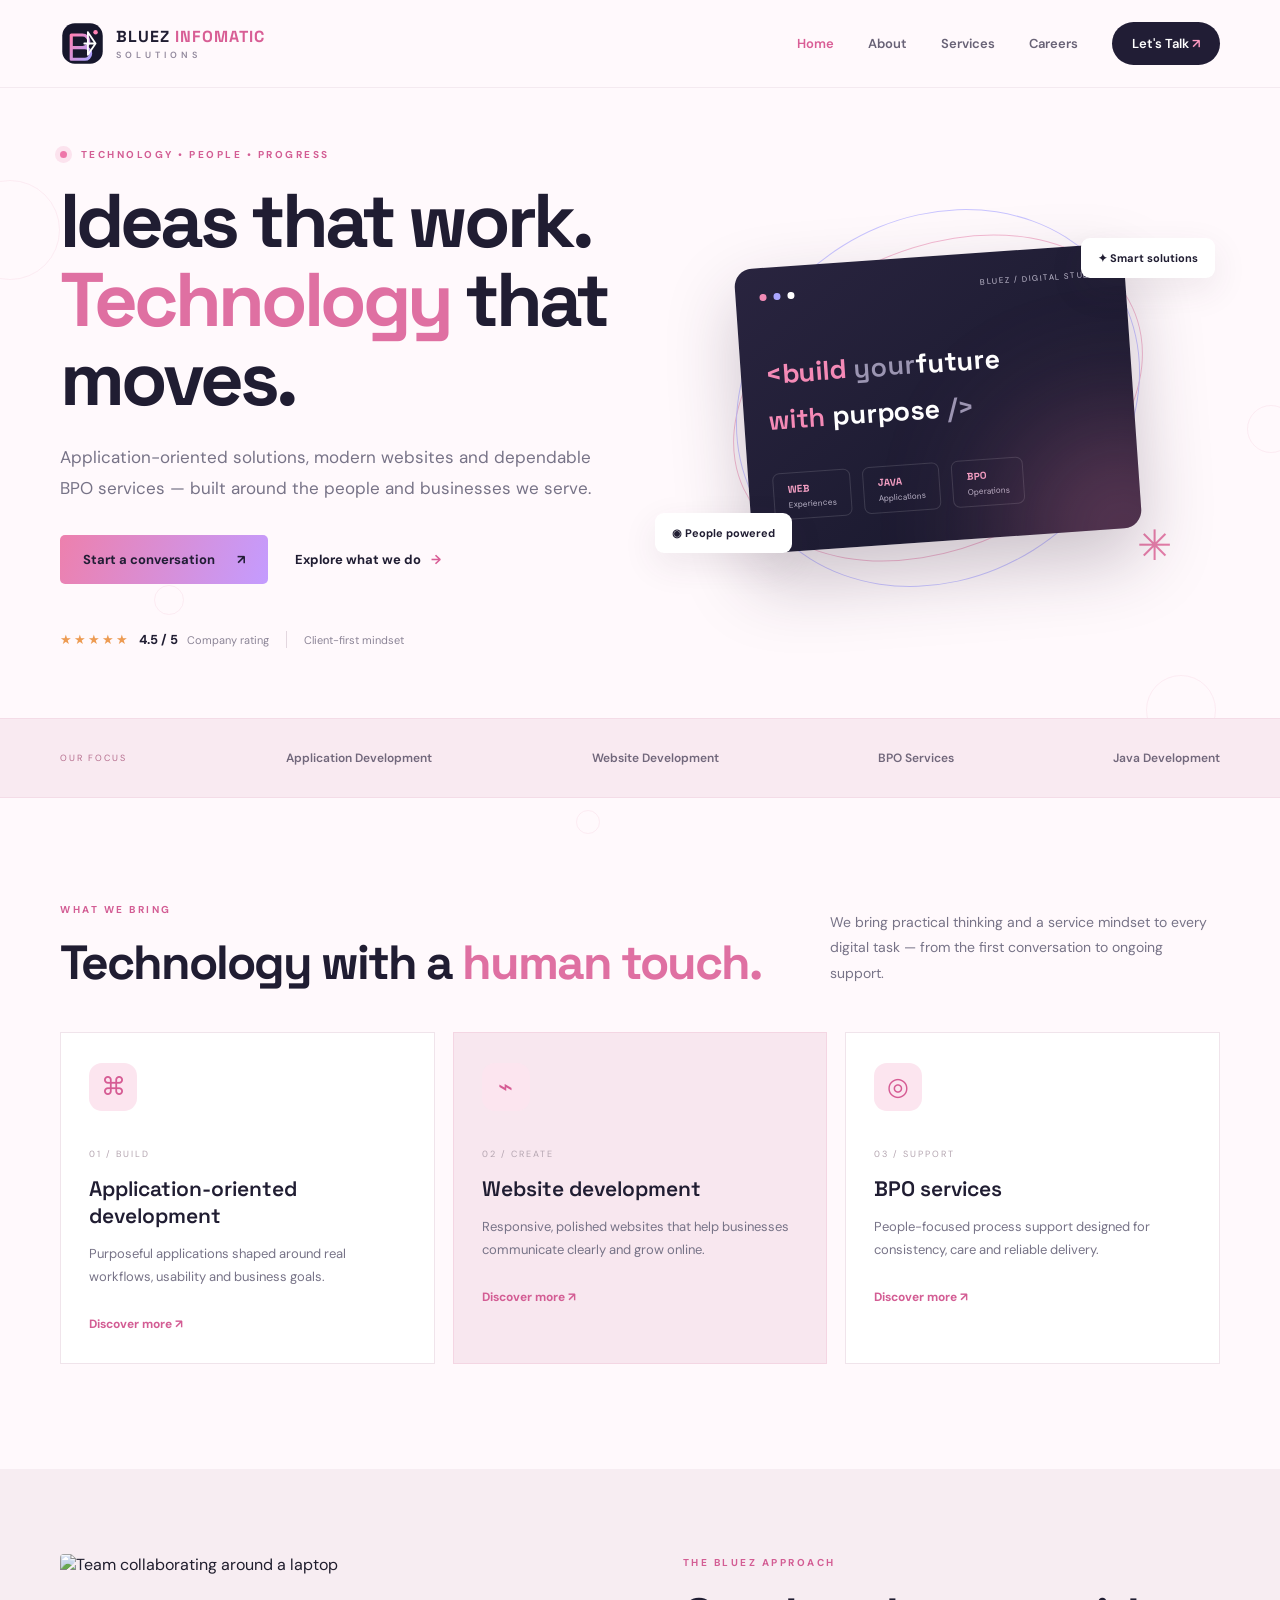
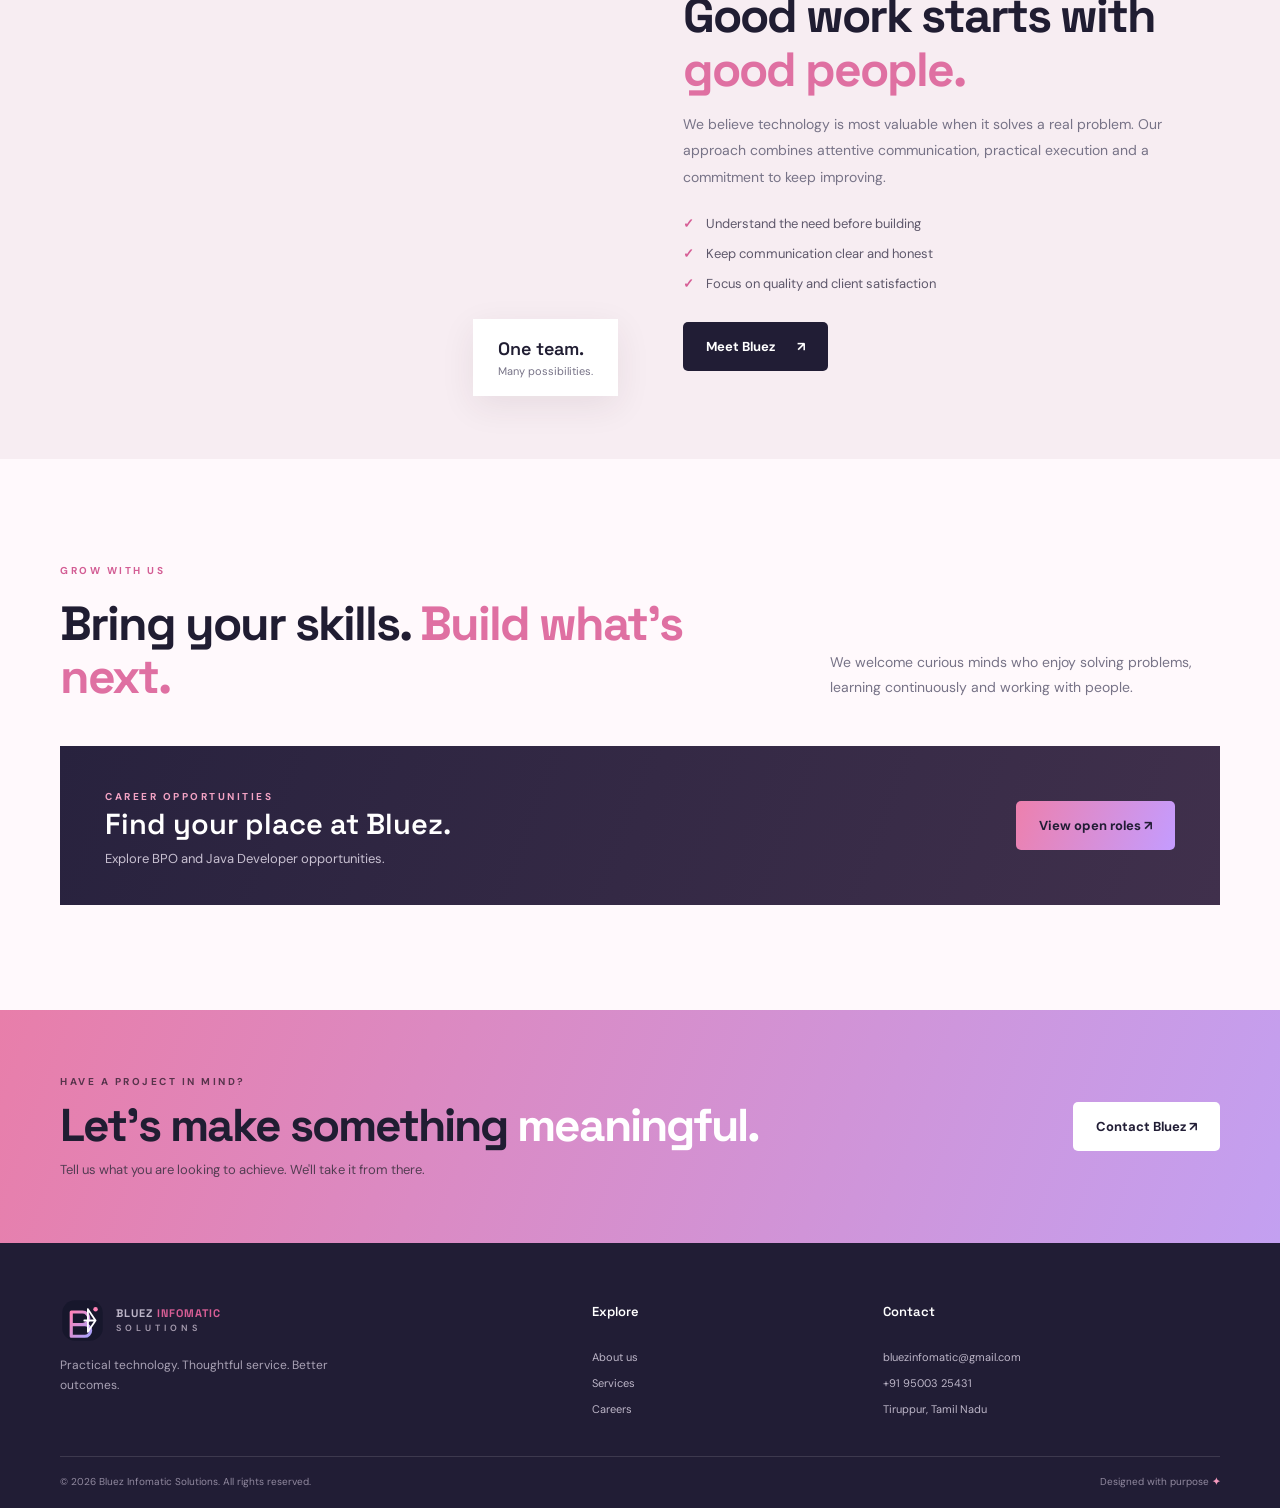
==== index.html @ 630585ae "Initial commit" ====
<!DOCTYPE html>
<html lang="en">
<head>
  <meta charset="UTF-8"><meta name="viewport" content="width=device-width, initial-scale=1.0">
  <meta name="description" content="Bluez Infomatic Solutions — application-oriented web development, Java solutions and BPO services in Tiruppur.">
  <title>Bluez Infomatic Solutions | Technology with a Human Touch</title>
  <link rel="icon" href="assets/logo.svg" type="image/svg+xml"><link rel="preconnect" href="https://fonts.googleapis.com">
  <link rel="preconnect" href="https://fonts.gstatic.com" crossorigin><link href="https://fonts.googleapis.com/css2?family=DM+Sans:wght@400;500;600;700&family=Space+Grotesk:wght@400;500;600;700&display=swap" rel="stylesheet">
  <link rel="stylesheet" href="style.css">
</head>
<body>
<div class="bubble-field" aria-hidden="true"><i></i><i></i><i></i><i></i><i></i><i></i></div>
<header class="site-header"><a class="brand" href="index.html"><img src="assets/logo.svg" alt="Bluez Infomatic Solutions logo"><span>BLUEZ <b>INFOMATIC</b><small>SOLUTIONS</small></span></a>
<button class="menu-toggle" aria-label="Open navigation" aria-expanded="false">☰</button>
<nav class="nav"><a class="active" href="index.html">Home</a><a href="about.html">About</a><a href="services.html">Services</a><a href="careers.html">Careers</a><a class="nav-cta" href="contact.html">Let's Talk <span>↗</span></a></nav></header>
<main>
<section class="hero wrap">
 <div class="hero-copy"><div class="eyebrow"><span class="pulse"></span> TECHNOLOGY • PEOPLE • PROGRESS</div>
 <h1>Ideas that work.<br><em>Technology</em> that moves.</h1>
 <p class="lead">Application-oriented solutions, modern websites and dependable BPO services — built around the people and businesses we serve.</p>
 <div class="hero-actions"><a class="btn btn-primary" href="contact.html">Start a conversation <span>↗</span></a><a class="text-link" href="services.html">Explore what we do <span>→</span></a></div>
 <div class="rating-row"><div class="stars">★★★★★</div><strong>4.5 / 5</strong><span>Company rating</span><i></i><span>Client-first mindset</span></div>
 </div>
 <div class="hero-art"><div class="orbit orbit-one"></div><div class="orbit orbit-two"></div><div class="tech-card"><div class="card-top"><span class="dot-pink"></span><span class="dot-blue"></span><span class="dot-white"></span><small>BLUEZ / DIGITAL STUDIO</small></div><div class="code-lines"><b>&lt;build</b> <span>your</span><b>future</b><br><span class="code-pink">with</span> <b>purpose</b> <span>/&gt;</span></div><div class="mini-grid"><div><strong>WEB</strong><small>Experiences</small></div><div><strong>JAVA</strong><small>Applications</small></div><div><strong>BPO</strong><small>Operations</small></div></div><div class="scan-line"></div></div><div class="float-chip chip-a">✦ Smart solutions</div><div class="float-chip chip-b">◉ People powered</div><div class="sparkle">✳</div></div>
</section>
<section class="trust-strip"><div class="wrap trust-inner"><span>OUR FOCUS</span><b>Application Development</b><b>Website Development</b><b>BPO Services</b><b>Java Development</b></div></section>
<section class="section wrap"><div class="section-heading"><div><div class="eyebrow">WHAT WE BRING</div><h2>Technology with a <em>human touch.</em></h2></div><p>We bring practical thinking and a service mindset to every digital task — from the first conversation to ongoing support.</p></div>
<div class="service-grid"><article class="service-card"><div class="icon-box">⌘</div><span class="card-number">01 / BUILD</span><h3>Application-oriented development</h3><p>Purposeful applications shaped around real workflows, usability and business goals.</p><a href="services.html">Discover more ↗</a></article>
<article class="service-card featured"><div class="icon-box">⌁</div><span class="card-number">02 / CREATE</span><h3>Website development</h3><p>Responsive, polished websites that help businesses communicate clearly and grow online.</p><a href="services.html">Discover more ↗</a></article>
<article class="service-card"><div class="icon-box">◎</div><span class="card-number">03 / SUPPORT</span><h3>BPO services</h3><p>People-focused process support designed for consistency, care and reliable delivery.</p><a href="services.html">Discover more ↗</a></article></div></section>
<section class="split-section"><div class="wrap split"><div class="split-image"><img src="https://images.unsplash.com/photo-1521737711867-e3b97375f902?auto=format&fit=crop&w=1000&q=85" alt="Team collaborating around a laptop"><div class="image-note"><b>One team.</b><span>Many possibilities.</span></div></div><div class="split-copy"><div class="eyebrow">THE BLUEZ APPROACH</div><h2>Good work starts with <em>good people.</em></h2><p>We believe technology is most valuable when it solves a real problem. Our approach combines attentive communication, practical execution and a commitment to keep improving.</p><ul class="check-list"><li>Understand the need before building</li><li>Keep communication clear and honest</li><li>Focus on quality and client satisfaction</li></ul><a class="btn btn-dark" href="about.html">Meet Bluez <span>↗</span></a></div></div></section>
<section class="section wrap"><div class="section-heading"><div><div class="eyebrow">GROW WITH US</div><h2>Bring your skills. <em>Build what's next.</em></h2></div><p>We welcome curious minds who enjoy solving problems, learning continuously and working with people.</p></div><div class="career-banner"><div><span class="eyebrow">CAREER OPPORTUNITIES</span><h3>Find your place at Bluez.</h3><p>Explore BPO and Java Developer opportunities.</p></div><a class="btn btn-primary" href="careers.html">View open roles ↗</a></div></section>
<section class="cta-section"><div class="wrap cta-inner"><div><div class="eyebrow">HAVE A PROJECT IN MIND?</div><h2>Let's make something <em>meaningful.</em></h2><p>Tell us what you are looking to achieve. We'll take it from there.</p></div><a class="btn btn-light" href="contact.html">Contact Bluez ↗</a></div></section>
</main>
<footer class="footer"><div class="wrap footer-grid"><div><a class="brand brand-footer" href="index.html"><img src="assets/logo.svg" alt=""><span>BLUEZ <b>INFOMATIC</b><small>SOLUTIONS</small></span></a><p>Practical technology. Thoughtful service. Better outcomes.</p></div><div><h4>Explore</h4><a href="about.html">About us</a><a href="services.html">Services</a><a href="careers.html">Careers</a></div><div><h4>Contact</h4><a href="mailto:bluezinfomatic@gmail.com">bluezinfomatic@gmail.com</a><a href="tel:+919500325431">+91 95003 25431</a><span>Tiruppur, Tamil Nadu</span></div></div><div class="wrap footer-bottom"><span>© <span id="year"></span> Bluez Infomatic Solutions. All rights reserved.</span><span>Designed with purpose <b>✦</b></span></div></footer>
<script src="script.js"></script></body></html>
---- style.css ----
:root{--ink:#201d32;--muted:#777387;--pink:#f27eae;--pink2:#ffd4e5;--lav:#a9a4ff;--cream:#fff9fc;--line:#f0e4eb;--dark:#211d35;--font:'DM Sans',sans-serif;--display:'Space Grotesk',sans-serif}*{box-sizing:border-box}html{scroll-behavior:smooth}body{margin:0;background:var(--cream);color:var(--ink);font-family:var(--font);overflow-x:hidden}a{color:inherit;text-decoration:none}.wrap{width:min(1160px,calc(100% - 48px));margin:auto}.site-header{height:88px;display:flex;align-items:center;justify-content:space-between;padding:0 max(24px,calc((100% - 1160px)/2));position:relative;z-index:10;background:rgba(255,249,252,.88);backdrop-filter:blur(14px);border-bottom:1px solid rgba(240,228,235,.7)}.brand{display:flex;align-items:center;gap:11px;font:700 16px var(--display);letter-spacing:1px}.brand img{width:45px;height:45px}.brand b{color:#d85e95}.brand small{display:block;font:600 9px var(--font);letter-spacing:4px;color:#92899d;margin-top:2px}.nav{display:flex;align-items:center;gap:34px;font-size:13px;font-weight:600;color:#686276}.nav a{transition:.25s}.nav a:hover,.nav a.active{color:#d95e96}.nav-cta{padding:13px 20px;border-radius:30px;background:var(--dark);color:#fff!important}.nav-cta span{color:#ff9dc3}.menu-toggle{display:none;border:0;background:none;font-size:26px;color:var(--ink)}.hero{min-height:630px;display:grid;grid-template-columns:1fr 1fr;align-items:center;gap:30px;padding-top:55px;padding-bottom:65px}.eyebrow{font:700 10px var(--font);letter-spacing:2.5px;color:#d35d94;margin-bottom:20px}.pulse{display:inline-block;width:7px;height:7px;background:#ee76a9;border-radius:50%;margin-right:9px;box-shadow:0 0 0 5px #fce3ee}.hero h1,.page-hero h1{font:700 clamp(48px,6vw,76px)/1.04 var(--display);letter-spacing:-4px;margin:0 0 24px}.hero h1 em,.page-hero h1 em,h2 em{font-style:normal;color:#df70a2}.lead{font-size:17px;line-height:1.8;color:var(--muted);max-width:540px}.hero-actions{display:flex;align-items:center;gap:27px;margin-top:32px}.btn{display:inline-flex;align-items:center;justify-content:center;gap:22px;padding:16px 23px;border:0;border-radius:5px;font:700 13px var(--font);cursor:pointer;transition:transform .25s,box-shadow .25s}.btn:hover{transform:translateY(-3px);box-shadow:0 12px 24px #32223a20}.btn-primary{background:linear-gradient(110deg,#ed80ad,#c49cff);color:#211d35}.btn-dark{background:var(--dark);color:#fff}.btn-light{background:#fff;color:var(--dark)}.text-link{font-size:13px;font-weight:700}.text-link span{color:#d95e96;margin-left:7px}.rating-row{display:flex;align-items:center;gap:9px;margin-top:47px;font-size:11px;color:#8b8496}.rating-row strong{color:var(--ink);font-size:13px}.rating-row i{height:17px;width:1px;background:#e3d7df;margin:0 8px}.stars{letter-spacing:2px;color:#ed9b52;font-size:13px}.hero-art{height:440px;position:relative;display:grid;place-items:center}.orbit{position:absolute;border:1px solid #f3b9d1;border-radius:50%;transform:rotate(-25deg)}.orbit-one{width:430px;height:300px}.orbit-two{width:360px;height:420px;transform:rotate(58deg);border-color:#c9c4ff}.tech-card{width:min(390px,90%);height:285px;background:linear-gradient(145deg,#29243f,#17172b);border-radius:18px;padding:24px;position:relative;z-index:2;box-shadow:0 30px 70px #33253b40;overflow:hidden;transform:rotate(-4deg)}.tech-card:after{content:"";position:absolute;width:200px;height:200px;right:-80px;bottom:-100px;border-radius:50%;background:#e77ba9;filter:blur(75px);opacity:.45}.card-top{display:flex;align-items:center;gap:7px;color:#c4bfd2}.card-top small{margin-left:auto;font-size:8px;letter-spacing:1.5px}.dot-pink,.dot-blue,.dot-white{width:7px;height:7px;border-radius:50%;background:#f18ab5}.dot-blue{background:#aaa5ff}.dot-white{background:#fff}.code-lines{font:600 27px/1.7 var(--display);color:#fff;margin:50px 0 30px}.code-lines span{color:#9b95b2}.code-lines b:first-child{color:#f48ab6}.code-pink{color:#f48ab6!important}.mini-grid{display:flex;gap:12px}.mini-grid div{border:1px solid #ffffff22;border-radius:7px;padding:9px 14px;display:flex;flex-direction:column;gap:4px}.mini-grid strong{font:700 10px var(--display);color:#f5a0c4}.mini-grid small{font-size:8px;color:#bdb7cb}.float-chip{position:absolute;z-index:3;background:#fff;padding:13px 17px;border-radius:9px;box-shadow:0 12px 35px #47354a18;font-size:11px;font-weight:700}.chip-a{top:60px;right:5px}.chip-b{bottom:65px;left:0}.sparkle{position:absolute;right:48px;bottom:45px;font-size:42px;color:#e77eaa;animation:spin 15s linear infinite}.trust-strip{background:#f9eaf1;border-top:1px solid #f4dce7;border-bottom:1px solid #f4dce7}.trust-inner{min-height:78px;display:flex;align-items:center;justify-content:space-between;gap:18px;font-size:12px}.trust-inner span{font-size:9px;letter-spacing:2px;color:#b56d8d}.trust-inner b{font-weight:600;color:#71677b}.section{padding-top:105px;padding-bottom:105px}.section-heading{display:flex;justify-content:space-between;align-items:end;gap:50px;margin-bottom:42px}.section-heading h2,.split-copy h2,.about-intro h2,.values-section h2,.contact-info h2{font:700 clamp(32px,4vw,48px)/1.12 var(--display);letter-spacing:-2px;margin:0}.section-heading>p{max-width:390px;color:var(--muted);font-size:14px;line-height:1.8;margin:0 0 4px}.service-grid{display:grid;grid-template-columns:repeat(3,1fr);gap:18px}.service-card{background:#fff;border:1px solid var(--line);padding:30px 28px;min-height:300px;position:relative;transition:.3s}.service-card:hover,.detail-card:hover,.job-card:hover{transform:translateY(-6px);box-shadow:0 20px 45px #35243b0d}.service-card.featured{background:#f8e7ef;border-color:#f4d6e3}.icon-box,.detail-icon{width:48px;height:48px;border-radius:13px;background:#fce5ef;color:#d65c94;display:grid;place-items:center;font-size:25px;margin-bottom:30px}.card-number{font-size:9px;letter-spacing:2px;color:#b4a5b0}.service-card h3{font:600 21px var(--display);margin:13px 0}.service-card p,.detail-card p,.job-card p{font-size:13px;line-height:1.8;color:var(--muted)}.service-card>a{display:inline-block;margin-top:14px;font-size:12px;font-weight:700;color:#d35d94}.split-section{background:#f7edf2;padding:85px 0}.split{display:grid;grid-template-columns:1fr 1fr;gap:85px;align-items:center}.split-image{height:420px;position:relative}.split-image img{width:100%;height:100%;object-fit:cover;border-radius:4px;filter:saturate(.75)}.image-note{position:absolute;bottom:-22px;right:-20px;background:#fff;padding:18px 25px;box-shadow:0 10px 35px #3c263315;display:flex;flex-direction:column;gap:4px}.image-note b{font:600 18px var(--display)}.image-note span{font-size:11px;color:var(--muted)}.split-copy p,.about-intro p{font-size:14px;line-height:1.9;color:var(--muted)}.check-list{list-style:none;padding:0;margin:24px 0 30px}.check-list li{font-size:13px;margin:13px 0;color:#5e586b}.check-list li:before{content:"✓";color:#d65d95;font-weight:700;margin-right:12px}.career-banner{background:linear-gradient(110deg,#28223e,#40304c);color:#fff;padding:38px 45px;display:flex;justify-content:space-between;align-items:center;gap:25px}.career-banner .eyebrow{color:#f3a3c4;margin-bottom:10px}.career-banner h3{font:600 29px var(--display);margin:0 0 8px}.career-banner p{font-size:13px;color:#c8c0d1;margin:0}.cta-section{background:linear-gradient(110deg,#e87eaa,#c3a0f1);padding:65px 0}.cta-inner{display:flex;justify-content:space-between;align-items:center;gap:25px}.cta-inner .eyebrow{color:#57334b;margin-bottom:12px}.cta-inner h2{font:700 clamp(30px,4vw,46px)/1.1 var(--display);letter-spacing:-2px;margin:0 0 10px}.cta-inner h2 em{color:#fff}.cta-inner p{font-size:13px;color:#543d53;margin:0}.footer{background:#211d35;color:#fff;padding:55px 0 20px}.footer-grid{display:grid;grid-template-columns:2fr 1fr 1.4fr;gap:50px;padding-bottom:40px}.brand-footer{color:#fff}.brand-footer small{color:#a69caf}.footer-grid p{font-size:12px;color:#a9a2b5;max-width:280px;line-height:1.7}.footer-grid h4{font:600 13px var(--display);margin:5px 0 18px}.footer-grid>div:not(:first-child){display:flex;flex-direction:column;align-items:flex-start;gap:12px}.footer-grid>div>a:not(.brand),.footer-grid span{font-size:11px;color:#bdb6c8}.footer-bottom{border-top:1px solid #ffffff20;padding-top:18px;display:flex;justify-content:space-between;font-size:10px;color:#91899f}.footer-bottom b{color:#f49abd}.bubble-field{position:fixed;inset:0;pointer-events:none;overflow:hidden;z-index:-1}.bubble-field i{position:absolute;display:block;border:1px solid #f1b9d0;border-radius:50%;opacity:.22;animation:float 17s ease-in-out infinite}.bubble-field i:nth-child(1){width:100px;height:100px;top:20%;left:-40px}.bubble-field i:nth-child(2){width:30px;height:30px;top:65%;left:12%;animation-delay:-4s}.bubble-field i:nth-child(3){width:70px;height:70px;top:75%;right:5%;animation-delay:-8s}.bubble-field i:nth-child(4){width:18px;height:18px;top:28%;right:18%;animation-delay:-2s}.bubble-field i:nth-child(5){width:48px;height:48px;top:45%;right:-15px;animation-delay:-11s}.bubble-field i:nth-child(6){width:24px;height:24px;top:90%;left:45%;animation-delay:-6s}@keyframes float{50%{transform:translateY(-35px) translateX(15px)}}@keyframes spin{to{transform:rotate(360deg)}}.page-hero{padding-top:100px;padding-bottom:75px}.page-hero h1{font-size:clamp(48px,6vw,72px)}.page-hero .lead{max-width:650px}.about-intro{display:grid;grid-template-columns:1fr 1fr;gap:70px;border-top:1px solid var(--line)}.founder-section{background:#f7edf2;padding:85px 0}.founder-layout{display:grid;grid-template-columns:.8fr 1.2fr;gap:80px;align-items:center}.founder-visual{height:340px;background:linear-gradient(145deg,#29243f,#17172b);display:grid;place-items:center;position:relative;overflow:hidden}.founder-visual:before,.founder-visual:after{content:"";position:absolute;border:1px solid #ffffff30;border-radius:50%;width:290px;height:290px}.founder-visual:after{width:220px;height:220px;border-color:#f28bb8}.founder-monogram{font:700 150px var(--display);color:#fff;z-index:1}.founder-monogram span{color:#f28bb8}.founder-caption{position:absolute;bottom:22px;left:25px;font-size:9px;letter-spacing:3px;color:#c6bfd0}.founder-copy h2{font:700 45px var(--display);margin:0 0 5px}.founder-role{color:#d35d94;font-size:12px;font-weight:700}.founder-copy p:not(.founder-role){font-size:14px;line-height:1.9;color:var(--muted)}.signature{font:600 italic 17px var(--display);margin-top:25px;color:#d35d94}.values-section h2{margin-bottom:40px}.value-grid{display:grid;grid-template-columns:repeat(4,1fr);gap:18px}.value-grid article{border-top:2px solid #e8a0bf;padding:20px 15px 10px 0}.value-grid article>span{font-size:10px;color:#d35d94;letter-spacing:2px}.value-grid h3{font:600 18px var(--display)}.value-grid p{font-size:12px;line-height:1.8;color:var(--muted)}.service-detail-grid{display:grid;grid-template-columns:repeat(2,1fr);gap:20px}.detail-card{background:#fff;padding:35px;border:1px solid var(--line);transition:.3s}.detail-card h2{font:600 25px var(--display);margin:14px 0}.detail-card .check-list{margin-bottom:0}.image-band{height:390px;position:relative;background:#29243f;overflow:hidden}.image-band>img{width:100%;height:100%;object-fit:cover;opacity:.34}.image-band-overlay{position:absolute;inset:0;display:flex;align-items:center;color:#fff}.image-band-overlay .eyebrow{color:#f5a1c2}.image-band-overlay h2{font:700 42px/1.2 var(--display)}.image-band-overlay h2 em{color:#f5a1c2}.jobs-grid{display:grid;grid-template-columns:repeat(2,1fr);gap:18px}.job-card{background:#fff;border:1px solid var(--line);padding:28px;transition:.3s}.job-top{display:flex;justify-content:space-between;align-items:center}.job-tag{background:#fce8f0;color:#c8578c;border-radius:30px;padding:7px 10px;font-size:9px;font-weight:700;letter-spacing:1px}.job-index{font-size:9px;color:#a59cac;letter-spacing:1px}.job-card h3{font:600 23px var(--display);margin:22px 0 7px}.job-meta{display:flex;gap:18px;color:#8a8394;font-size:11px;margin:20px 0}.job-card .text-link{color:#d35d94}.apply-section{background:#f7edf2;padding:90px 0}.apply-layout{display:grid;grid-template-columns:.8fr 1.2fr;gap:85px;align-items:start}.apply-layout h2{font:700 46px var(--display);margin:0 0 15px}.apply-layout>div>p{color:var(--muted);font-size:14px;line-height:1.8}.apply-tip{margin-top:30px;color:#c75c8e;font-size:12px;font-weight:600}.form-card{background:#fff;padding:35px;box-shadow:0 15px 45px #38283c0a}.form-card h3{font:600 23px var(--display);margin:0 0 25px}.form-card label{display:block;font-size:11px;font-weight:700;color:#5c566a;margin:17px 0}.form-card input,.form-card select,.form-card textarea{display:block;width:100%;margin-top:8px;padding:13px 14px;border:1px solid #e9e0e7;background:#fffafd;border-radius:4px;font:12px var(--font);color:var(--ink);outline:none}.form-card input:focus,.form-card select:focus,.form-card textarea:focus{border-color:#e77eaa;box-shadow:0 0 0 3px #fce8f0}.form-card textarea{resize:vertical}.form-card .btn{width:100%;margin-top:8px}.form-note{font-size:10px;line-height:1.6;color:#92899a}.contact-layout{display:grid;grid-template-columns:1fr 1fr;gap:80px;align-items:start}.contact-info h2{margin-bottom:35px}.contact-item{display:flex;gap:17px;margin:28px 0}.contact-icon{width:42px;height:42px;flex:0 0 42px;border-radius:12px;background:#fce5ef;color:#d65d95;display:grid;place-items:center;font-size:18px}.contact-item small{display:block;font-size:9px;letter-spacing:2px;color:#b07892;font-weight:700;margin:2px 0 8px}.contact-item a,.contact-item p{font-size:13px;line-height:1.8;color:#6e677a;margin:0}.map-link{display:inline-block;margin-left:59px;font-size:12px;font-weight:700;color:#d35d94}.contact-form h3{margin-top:10px}.contact-form .eyebrow{margin-bottom:10px}@media(max-width:850px){.nav{gap:17px}.hero{grid-template-columns:1fr;min-height:auto;padding-top:80px}.hero-art{height:400px}.split{gap:40px}.founder-layout,.apply-layout,.contact-layout{gap:40px}.trust-inner{flex-wrap:wrap;padding:20px 0}.value-grid{grid-template-columns:repeat(2,1fr)}}@media(max-width:650px){.wrap{width:min(100% - 36px,1160px)}.site-header{height:74px;padding:0 18px}.brand{font-size:14px}.brand img{width:40px;height:40px}.menu-toggle{display:block}.nav{display:none;position:absolute;top:73px;left:0;right:0;background:#fff9fc;padding:20px 24px 25px;flex-direction:column;align-items:stretch;gap:18px;border-bottom:1px solid var(--line);box-shadow:0 18px 25px #35243b0b}.nav.open{display:flex}.nav-cta{text-align:center}.hero{padding-top:65px;gap:0}.hero h1,.page-hero h1{letter-spacing:-2.5px}.lead{font-size:15px}.hero-actions{align-items:flex-start;flex-direction:column;gap:20px}.rating-row{flex-wrap:wrap;margin-top:32px}.hero-art{height:350px}.orbit-one{width:310px;height:230px}.orbit-two{width:270px;height:320px}.tech-card{height:250px;padding:20px}.code-lines{font-size:22px;margin:38px 0 22px}.chip-a{right:0;top:30px}.chip-b{left:0;bottom:35px}.trust-inner{justify-content:flex-start}.trust-inner b{width:44%}.section{padding-top:70px;padding-bottom:70px}.section-heading{display:block}.section-heading>p{margin-top:18px}.service-grid,.service-detail-grid,.jobs-grid,.about-intro,.founder-layout,.apply-layout,.contact-layout{grid-template-columns:1fr}.service-card{min-height:0}.split-section{padding:65px 0}.split{grid-template-columns:1fr;gap:55px}.split-image{height:300px;margin-right:12px}.career-banner,.cta-inner{align-items:flex-start;flex-direction:column}.career-banner{padding:30px 25px}.cta-section{padding:50px 0}.footer-grid{grid-template-columns:1fr 1fr;gap:30px}.footer-grid>div:first-child{grid-column:1/-1}.footer-bottom{gap:12px;flex-direction:column}.page-hero{padding-top:75px;padding-bottom:45px}.founder-section,.apply-section{padding:65px 0}.founder-visual{height:280px}.founder-copy h2{font-size:37px}.value-grid{grid-template-columns:1fr 1fr;gap:10px}.image-band{height:300px}.image-band-overlay h2{font-size:30px}.form-card{padding:24px 20px}.contact-item p{font-size:12px}.map-link{margin-left:0}}
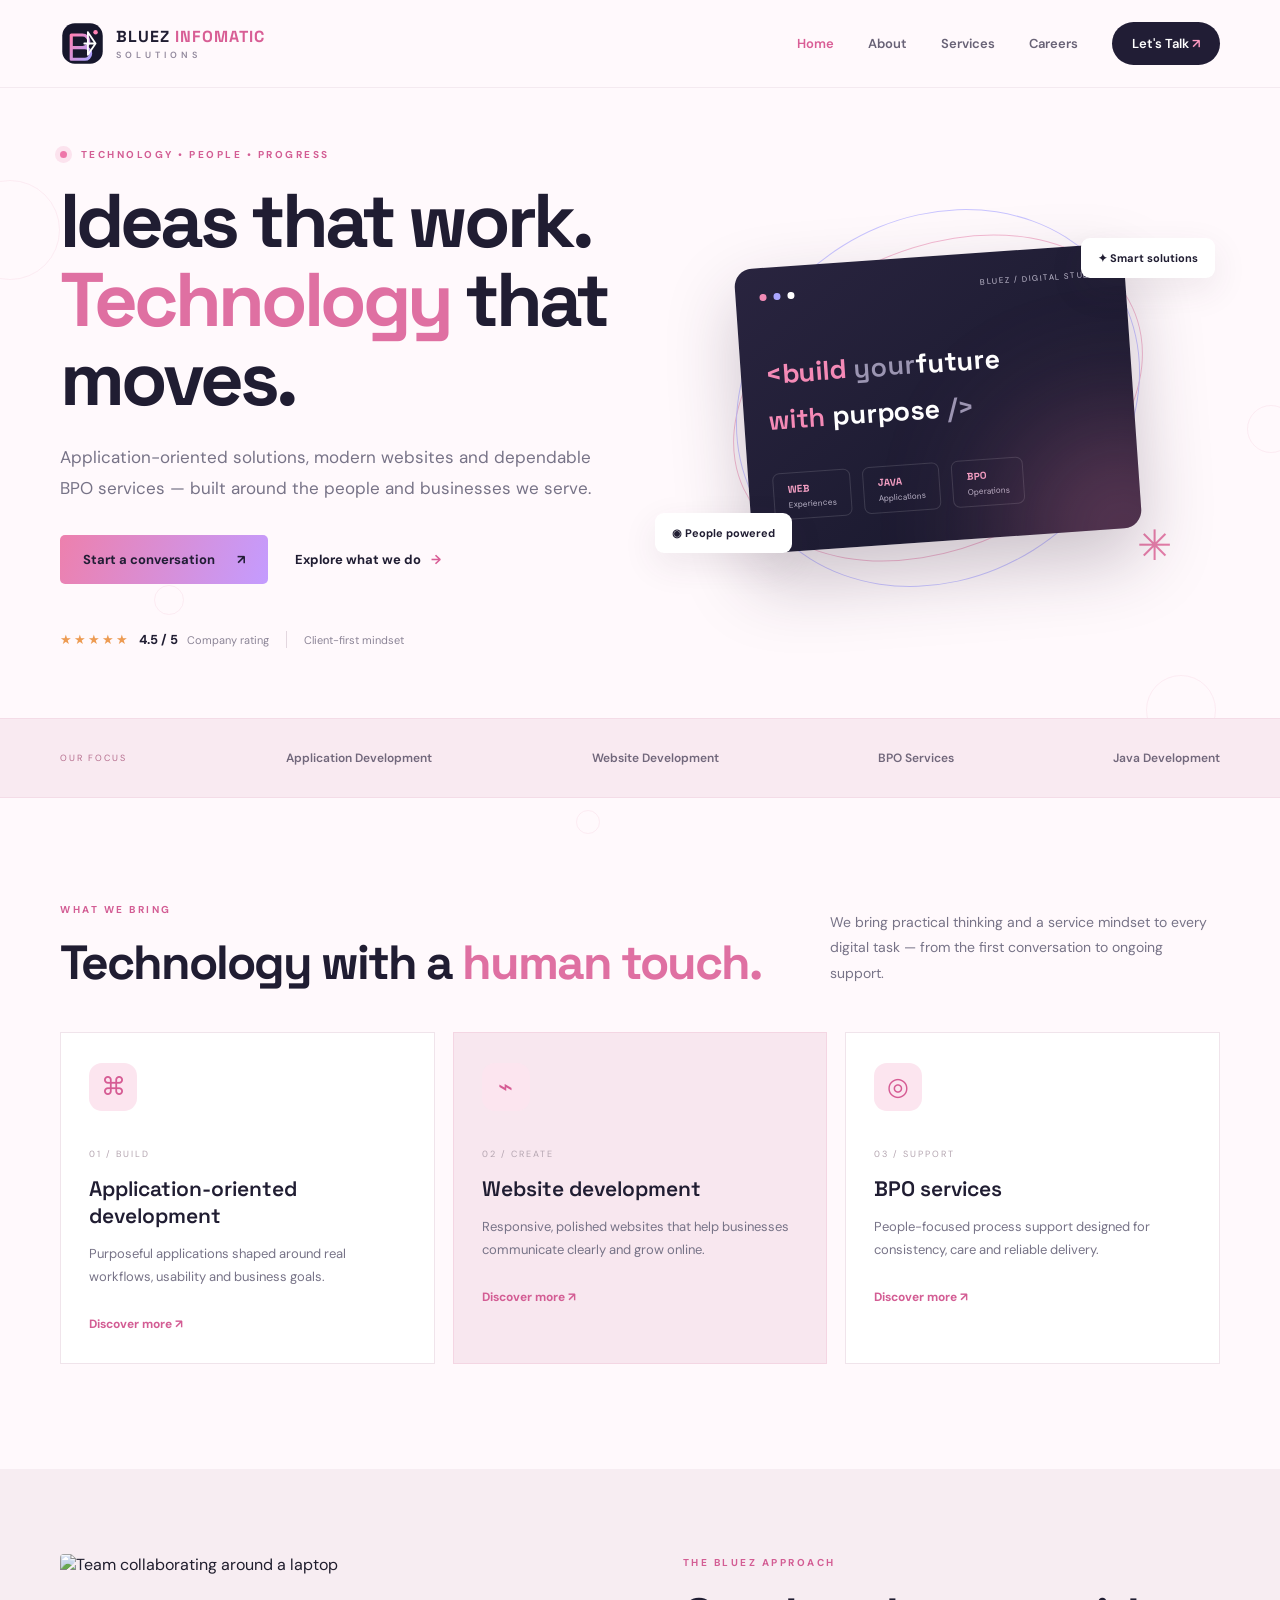
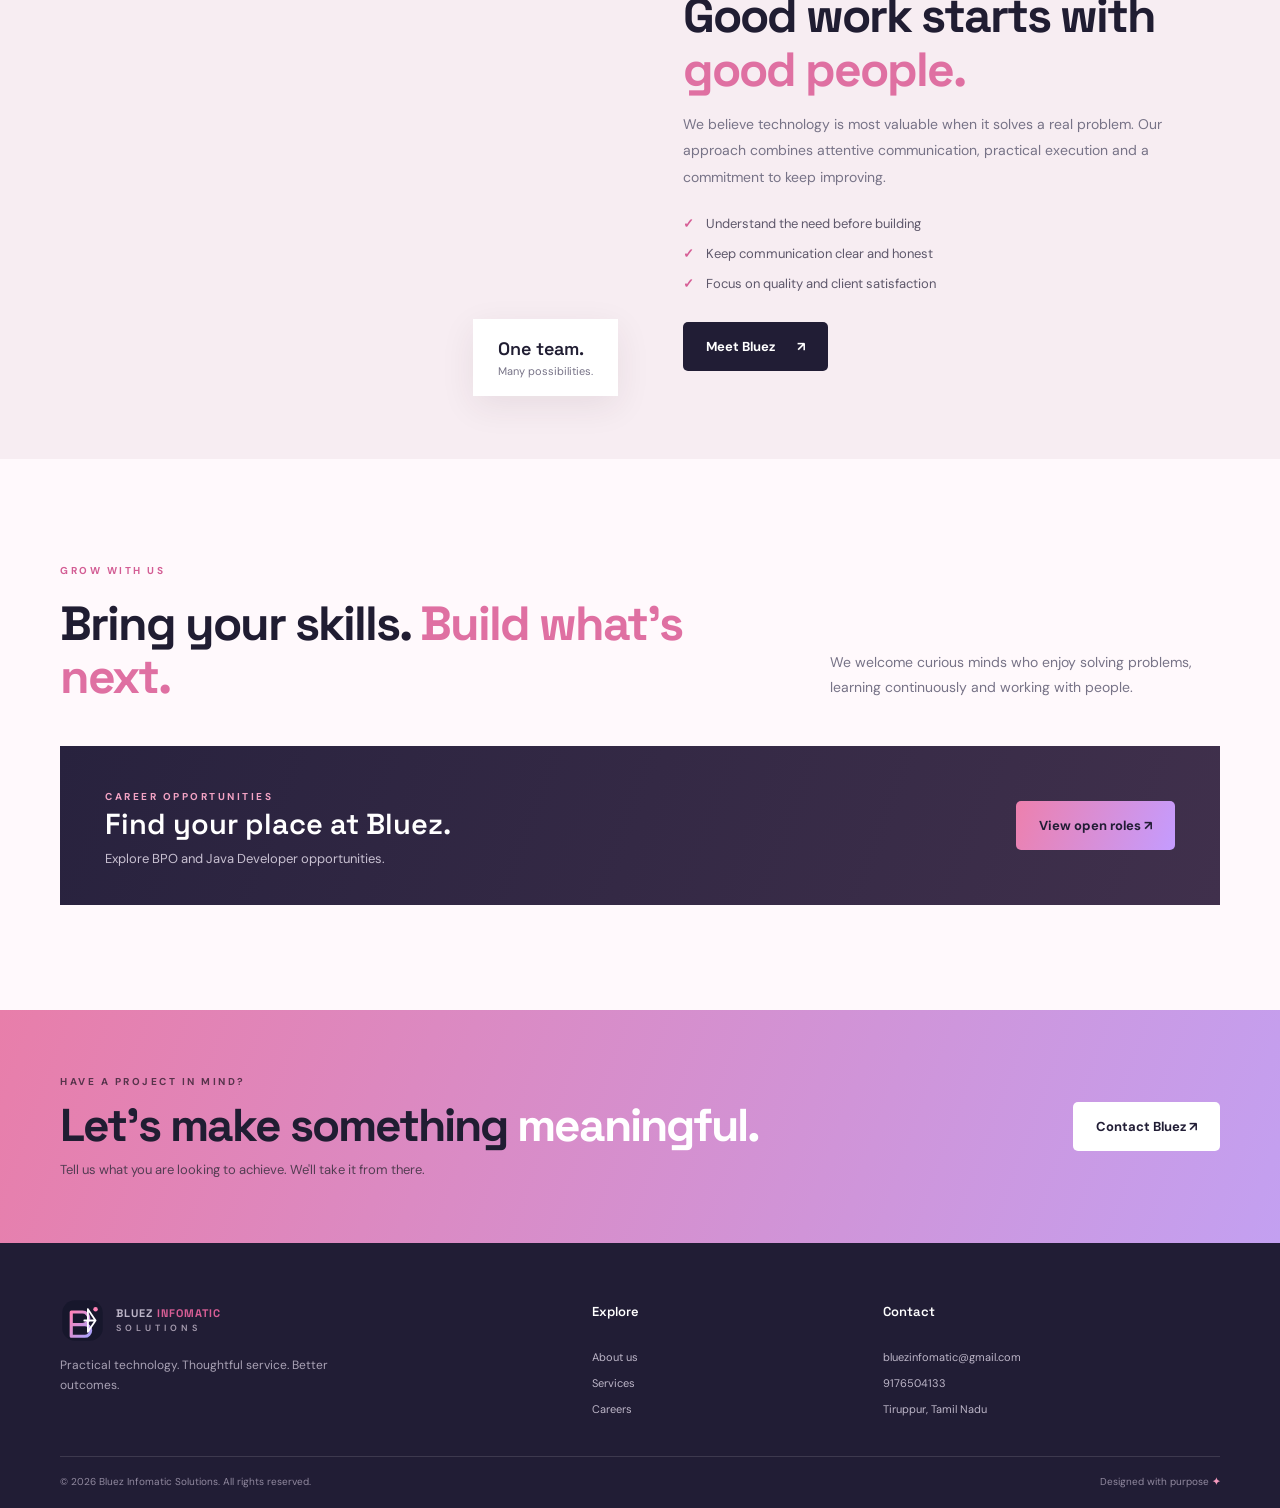
==== commit 89b89a74: "Fix footer contact details and structure Updated footer contact information and ensured consistency " ====
--- a/index.html
+++ b/index.html
@@ -32,5 +32,5 @@
 <section class="section wrap"><div class="section-heading"><div><div class="eyebrow">GROW WITH US</div><h2>Bring your skills. <em>Build what's next.</em></h2></div><p>We welcome curious minds who enjoy solving problems, learning continuously and working with people.</p></div><div class="career-banner"><div><span class="eyebrow">CAREER OPPORTUNITIES</span><h3>Find your place at Bluez.</h3><p>Explore BPO and Java Developer opportunities.</p></div><a class="btn btn-primary" href="careers.html">View open roles ↗</a></div></section>
 <section class="cta-section"><div class="wrap cta-inner"><div><div class="eyebrow">HAVE A PROJECT IN MIND?</div><h2>Let's make something <em>meaningful.</em></h2><p>Tell us what you are looking to achieve. We'll take it from there.</p></div><a class="btn btn-light" href="contact.html">Contact Bluez ↗</a></div></section>
 </main>
-<footer class="footer"><div class="wrap footer-grid"><div><a class="brand brand-footer" href="index.html"><img src="assets/logo.svg" alt=""><span>BLUEZ <b>INFOMATIC</b><small>SOLUTIONS</small></span></a><p>Practical technology. Thoughtful service. Better outcomes.</p></div><div><h4>Explore</h4><a href="about.html">About us</a><a href="services.html">Services</a><a href="careers.html">Careers</a></div><div><h4>Contact</h4><a href="mailto:bluezinfomatic@gmail.com">bluezinfomatic@gmail.com</a><a href="tel:+919500325431">+91 95003 25431</a><span>Tiruppur, Tamil Nadu</span></div></div><div class="wrap footer-bottom"><span>© <span id="year"></span> Bluez Infomatic Solutions. All rights reserved.</span><span>Designed with purpose <b>✦</b></span></div></footer>
-<script src="script.js"></script></body></html>+<footer class="footer"><div class="wrap footer-grid"><div><a class="brand brand-footer" href="index.html"><img src="assets/logo.svg" alt=""><span>BLUEZ <b>INFOMATIC</b><small>SOLUTIONS</small></span></a><p>Practical technology. Thoughtful service. Better outcomes.</p></div><div><h4>Explore</h4><a href="about.html">About us</a><a href="services.html">Services</a><a href="careers.html">Careers</a></div><div><h4>Contact</h4><a href="mailto:bluezinfomatic@gmail.com">bluezinfomatic@gmail.com</a><a href="tel:9176504133">9176504133</a><span>Tiruppur, Tamil Nadu</span></div></div><div class="wrap footer-bottom"><span>© <span id="year"></span> Bluez Infomatic Solutions. All rights reserved.</span><span>Designed with purpose <b>✦</b></span></div></footer>
+<script src="script.js"></script></body></html>
